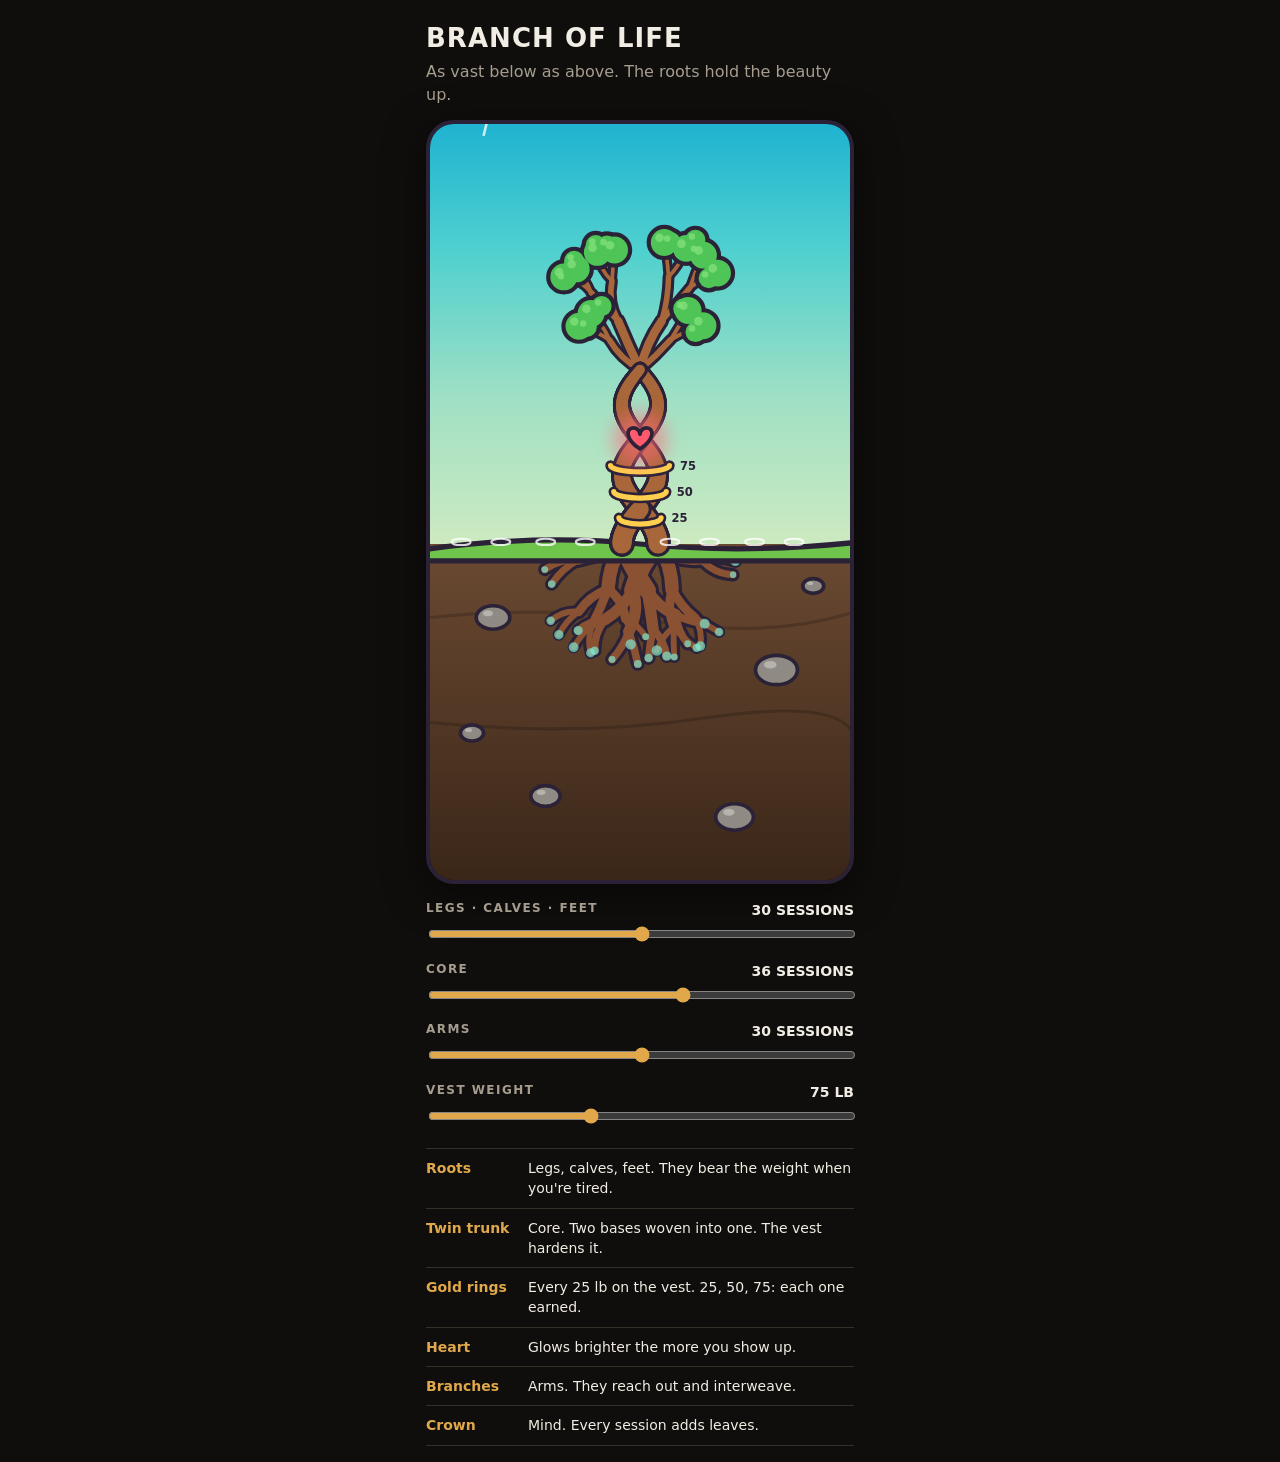
==== design/branch-of-life.html @ 306c6a53 "Add Branch of Life tree design: twin braided trunk, roots as vast as branches Roots grow from legs, " ====
<!doctype html>
<html lang="en">
<head>
<meta charset="utf-8">
<meta name="viewport" content="width=device-width, initial-scale=1">
<title>Branch of Life</title>
<style>
  :root { --bg: #0f0e0c; --text: #f2ede4; --muted: #a69d8f; --accent: #e0a84a; --line: #342f27; }
  * { box-sizing: border-box; }
  body { margin: 0; background: var(--bg); color: var(--text); font: 16px/1.45 system-ui, -apple-system, sans-serif; }
  main { max-width: 460px; margin: 0 auto; padding: 16px; }
  h1 { margin: 4px 0 2px; font-size: 26px; font-weight: 900; letter-spacing: .04em; text-transform: uppercase; }
  .sub { color: var(--muted); margin: 0 0 14px; }
  .frame { border-radius: 28px; overflow: hidden; border: 4px solid #2b2238; box-shadow: 0 10px 40px rgba(0,0,0,.5); }
  svg { display: block; width: 100%; height: auto; }
  .drop { animation: fall linear infinite; }
  @keyframes fall { from { transform: translate(0, -60px); } to { transform: translate(-50px, 470px); } }
  .splash { transform-box: fill-box; transform-origin: center; animation: splash 1s ease-out infinite; }
  @keyframes splash { 0% { transform: scale(.2); opacity: .9; } 100% { transform: scale(1.4); opacity: 0; } }
  .sway { transform-box: view-box; transform-origin: 200px 400px; animation: sway 6s ease-in-out infinite; }
  @keyframes sway { 0%,100% { transform: rotate(-.8deg); } 50% { transform: rotate(.8deg); } }
  .pulse { animation: pulse 2.4s ease-in-out infinite; }
  @keyframes pulse { 0%,100% { opacity: var(--glow); } 50% { opacity: calc(var(--glow) * .55); } }
  .controls { display: grid; gap: 12px; margin-top: 16px; }
  .ctl label { display: flex; justify-content: space-between; font-size: 12px; font-weight: 800; letter-spacing: .12em; text-transform: uppercase; color: var(--muted); margin-bottom: 4px; }
  .ctl label b { color: var(--text); letter-spacing: 0; font-size: 14px; }
  input[type=range] { width: 100%; accent-color: var(--accent); }
  .key { list-style: none; padding: 0; margin: 18px 0 0; border-top: 1px solid var(--line); }
  .key li { display: flex; gap: 10px; padding: 9px 0; border-bottom: 1px solid var(--line); font-size: 14px; }
  .key li span:first-child { min-width: 92px; font-weight: 800; color: var(--accent); }
  @media (prefers-reduced-motion: reduce) { .drop, .splash, .sway, .pulse { animation: none; } }
</style>
</head>
<body>
<main>
  <h1>Branch of Life</h1>
  <p class="sub">As vast below as above. The roots hold the beauty up.</p>
  <div class="frame"><svg id="scene" viewBox="0 0 400 720" role="img" aria-label="A twin-trunked tree with roots as vast as its branches"></svg></div>

  <div class="controls">
    <div class="ctl"><label for="legs">Legs · calves · feet <b id="legs-v"></b></label><input id="legs" type="range" min="0" max="60" value="30"></div>
    <div class="ctl"><label for="core">Core <b id="core-v"></b></label><input id="core" type="range" min="0" max="60" value="36"></div>
    <div class="ctl"><label for="arms">Arms <b id="arms-v"></b></label><input id="arms" type="range" min="0" max="60" value="30"></div>
    <div class="ctl"><label for="vest">Vest weight <b id="vest-v"></b></label><input id="vest" type="range" min="0" max="200" step="5" value="75"></div>
  </div>

  <ul class="key">
    <li><span>Roots</span><span>Legs, calves, feet. They bear the weight when you're tired.</span></li>
    <li><span>Twin trunk</span><span>Core. Two bases woven into one. The vest hardens it.</span></li>
    <li><span>Gold rings</span><span>Every 25 lb on the vest. 25, 50, 75: each one earned.</span></li>
    <li><span>Heart</span><span>Glows brighter the more you show up.</span></li>
    <li><span>Branches</span><span>Arms. They reach out and interweave.</span></li>
    <li><span>Crown</span><span>Mind. Every session adds leaves.</span></li>
  </ul>
</main>
<script>
(() => {
  const OUT = '#2b2238';
  const WOOD = '#a8673a', ROOT = '#8a5232', LEAF = '#4fc457', LEAF2 = '#7fe07a';
  const GROUND = 400;
  const $ = (id) => document.getElementById(id);

  // Stable hash-based randomness: each branch keeps its shape as the tree grows
  const h = (s) => { let x = 2166136261; for (let i = 0; i < s.length; i++) { x ^= s.charCodeAt(i); x = Math.imul(x, 16777619); } return ((x >>> 0) % 100000) / 100000; };
  const f1 = (n) => n.toFixed(1);

  function grow(x, y, ang, len, w, depth, id, out, spread) {
    const x2 = x + Math.cos(ang) * len, y2 = y + Math.sin(ang) * len;
    const bend = (h(id + 'b') - .5) * .9;
    const cx = (x + x2) / 2 + Math.cos(ang + Math.PI / 2) * len * bend * .5;
    const cy = (y + y2) / 2 + Math.sin(ang + Math.PI / 2) * len * bend * .5;
    out.segs.push({ d: `M${f1(x)} ${f1(y)}Q${f1(cx)} ${f1(cy)} ${f1(x2)} ${f1(y2)}`, w });
    if (depth <= 1) { out.tips.push({ x: x2, y: y2, id }); return; }
    const n = h(id + 'n') > .72 ? 3 : 2;
    for (let i = 0; i < n; i++) {
      const s = spread * (.75 + .5 * h(id + 's' + i));
      const a = ang + (i - (n - 1) / 2) * s + (h(id + 'j' + i) - .5) * .25;
      grow(x2, y2, a, len * (.72 + .12 * h(id + 'l' + i)), Math.max(1.6, w * .66), depth - 1, id + i, out, spread);
    }
  }

  function strokes(segs, color, extra) {
    const o = segs.map((s) => `<path d="${s.d}" stroke="${OUT}" stroke-width="${f1(s.w + 6)}"/>`).join('');
    const f = segs.map((s) => `<path d="${s.d}" stroke="${color}" stroke-width="${f1(s.w)}"/>`).join('');
    return `<g fill="none" stroke-linecap="round" stroke-linejoin="round" ${extra || ''}>${o}${f}</g>`;
  }

  function render() {
    const L = +$('legs').value, C = +$('core').value, A = +$('arms').value, V = +$('vest').value;
    const M = L + C + A;
    $('legs-v').textContent = `${L} sessions`; $('core-v').textContent = `${C} sessions`;
    $('arms-v').textContent = `${A} sessions`; $('vest-v').textContent = `${V} lb`;

    // ---- core: two trunks braided together
    const H = 70 + 160 * (C / 60);
    const twists = 1 + C / 24;
    const amp = 13 + 7 * (C / 60);
    const w0 = 13 + 9 * (C / 60), w1 = 7 + 4 * (C / 60);
    const N = 80;
    const trunkPts = [[], []];
    for (let k = 0; k <= N; k++) {
      const t = k / N, y = GROUND - t * H;
      const s = Math.sin(Math.PI * twists * t + Math.PI / 2);
      trunkPts[0].push([200 - amp * s, y, w0 + (w1 - w0) * t]);
      trunkPts[1].push([200 + amp * s, y, w0 + (w1 - w0) * t]);
    }
    const crossK = [];
    for (let c = 0; ; c++) { const t = (c + .5) / twists; if (t >= 1) break; crossK.push(Math.round(t * N)); }
    const bounds = [0, ...crossK, N];
    const piece = (tr, a, b) => {
      const pts = trunkPts[tr].slice(a, b + 1);
      const segs = [];
      for (let i = 1; i < pts.length; i++) segs.push({ d: `M${f1(pts[i - 1][0])} ${f1(pts[i - 1][1])}L${f1(pts[i][0])} ${f1(pts[i][1])}`, w: pts[i][2] });
      return segs;
    };
    let braid = strokes(piece(0, 0, N), WOOD) + strokes(piece(1, 0, N), WOOD);
    for (let c = 0; c < bounds.length - 1; c += 2) braid += strokes(piece(0, bounds[c], bounds[c + 1]), WOOD);

    // ---- arms: interwoven branches from both crowns
    const armDepth = 1 + Math.min(5, Math.floor(A / 12));
    const armLen = 34 + 34 * (A / 60);
    const branches = { segs: [], tips: [] };
    const topY = GROUND - H;
    const tops = [trunkPts[0][N], trunkPts[1][N]];
    tops.forEach(([x, y, w], i) => {
      const lean = i === 0 ? .42 : -.42; // left trunk reaches right, right reaches left: they cross
      grow(x, y, -Math.PI / 2 + lean, armLen, w * .85, armDepth, 'a' + i, branches, .62);
      if (A >= 20) grow(x, y, -Math.PI / 2 - lean * 1.9, armLen * .8, w * .6, armDepth - 1, 'c' + i, branches, .55);
    });
    if (A >= 35 && C >= 12) {
      [[0, .55], [1, .55]].forEach(([tr, tt]) => {
        const p = trunkPts[tr][Math.round(tt * N)];
        const dir = p[0] < 200 ? -1 : 1;
        grow(p[0], p[1], -Math.PI / 2 + dir * 1.05, armLen * .7, p[2] * .5, armDepth - 2, 'm' + tr, branches, .55);
      });
    }

    // ---- legs: roots as vast below as the branches above
    const rootDepth = 1 + Math.min(5, Math.floor(L / 12));
    const rootLen = 30 + 40 * (L / 60);
    const roots = { segs: [], tips: [] };
    const bases = [trunkPts[0][0], trunkPts[1][0]];
    bases.forEach(([x, y, w], i) => {
      const lean = i === 0 ? -.5 : .5; // low, wide stance
      grow(x, y, Math.PI / 2 + lean, rootLen, w * .9, rootDepth, 'r' + i, roots, .78);
      grow(x, y, Math.PI / 2 - lean * .6, rootLen * .9, w * .7, rootDepth, 's' + i, roots, .7);
      if (L >= 24) grow(x, y + 4, i === 0 ? Math.PI * .92 : Math.PI * .08, rootLen * .85, w * .55, rootDepth - 1, 'w' + i, roots, .6);
    });

    // ---- mind: crown of leaves, heart glow
    const leafShare = Math.min(1, M / 90);
    const leafR = 7 + 9 * Math.min(1, M / 150);
    const leafTips = branches.tips.filter((t) => h(t.id + 'leaf') < leafShare);
    const cl = [];
    leafTips.forEach((t) => {
      cl.push([t.x, t.y, leafR]);
      cl.push([t.x + (h(t.id + 'x') - .5) * leafR * 1.6, t.y + (h(t.id + 'y') - .6) * leafR * 1.4, leafR * .75]);
    });
    const leaves = cl.map(([x, y, r]) => `<circle cx="${f1(x)}" cy="${f1(y)}" r="${f1(r)}" fill="${OUT}" stroke="${OUT}" stroke-width="8"/>`).join('') +
      cl.map(([x, y, r]) => `<circle cx="${f1(x)}" cy="${f1(y)}" r="${f1(r)}" fill="${LEAF}"/>`).join('') +
      cl.map(([x, y, r]) => `<circle cx="${f1(x - r * .35)}" cy="${f1(y - r * .35)}" r="${f1(r * .32)}" fill="${LEAF2}" opacity=".8"/>`).join('');

    const glow = Math.min(1, .25 + M / 120);
    const hk = crossK.length ? crossK[crossK.length - 1] : Math.round(N * .6);
    const hy = trunkPts[0][hk][1];
    const heart = `<g class="pulse" style="--glow:${glow.toFixed(2)}"><circle cx="200" cy="${f1(hy)}" r="26" fill="#ff6b7d" opacity=".55" filter="url(#blur)"/></g>
      <path d="M200 ${f1(hy + 9)} C 186 ${f1(hy)}, 186 ${f1(hy - 11)}, 194 ${f1(hy - 11)} C 198 ${f1(hy - 11)}, 200 ${f1(hy - 7)}, 200 ${f1(hy - 5)} C 200 ${f1(hy - 7)}, 202 ${f1(hy - 11)}, 206 ${f1(hy - 11)} C 214 ${f1(hy - 11)}, 214 ${f1(hy)}, 200 ${f1(hy + 9)} Z"
        fill="#ff5a6e" stroke="${OUT}" stroke-width="3.5" stroke-linejoin="round" opacity="${(.5 + glow / 2).toFixed(2)}"/>`;

    // ---- vest: a gold ring for every 25 lb
    const rings = Math.floor(V / 25);
    let ringSvg = '';
    for (let r = 0; r < rings; r++) {
      const top = hk / N - .07;
      const t = .07 + (top - .07) * ((r + .5) / rings);
      const k = Math.round(t * N);
      const y = trunkPts[0][k][1];
      const half = Math.abs(trunkPts[0][k][0] - 200) + trunkPts[0][k][2] / 2 + 3;
      const arc = `M${f1(198 - half)} ${f1(y)}A${f1(half + 2)} 6 0 0 0 ${f1(202 + half)} ${f1(y)}`;
      ringSvg += `<path d="${arc}" fill="none" stroke="${OUT}" stroke-width="10" stroke-linecap="round"/>
        <path d="${arc}" fill="none" stroke="#ffcf4d" stroke-width="5" stroke-linecap="round"/>
        <text x="${f1(200 + half + 12)}" y="${f1(y + 4)}" font-size="11" font-weight="900" fill="${OUT}" font-family="system-ui,sans-serif">${(r + 1) * 25}</text>`;
    }

    // ---- root tips: in tune with the earth
    const rootGlow = roots.tips.map((t) => `<circle cx="${f1(t.x)}" cy="${f1(t.y)}" r="${f1(3 + 2 * h(t.id))}" fill="#7ff0d8" opacity="${(.35 + .6 * (L / 60)).toFixed(2)}"/>`).join('');

    // ---- earth and sky
    const stones = [[60, 470, 16], [330, 520, 20], [110, 640, 14], [290, 660, 18], [40, 580, 11], [365, 440, 10]]
      .map(([x, y, r]) => `<ellipse cx="${x}" cy="${y}" rx="${r}" ry="${r * .7}" fill="#8f8a83" stroke="${OUT}" stroke-width="3.5"/><ellipse cx="${x - r * .3}" cy="${y - r * .25}" rx="${r * .3}" ry="${r * .18}" fill="#fff" opacity=".35"/>`).join('');
    let rain = '<g clip-path="url(#above)" stroke="#fff" stroke-opacity=".75" stroke-width="2.5" stroke-linecap="round">';
    for (let i = 0; i < 60; i++) {
      const x = h('rx' + i) * 460, y = h('ry' + i) * 400, d = .7 + h('rd' + i) * .5;
      rain += `<line class="drop" x1="${f1(x)}" y1="${f1(y - 400)}" x2="${f1(x - 4)}" y2="${f1(y - 384)}" style="animation-duration:${d.toFixed(2)}s;animation-delay:${(-h('rl' + i) * 2).toFixed(2)}s"/>`;
    }
    rain += '</g><g fill="none" stroke="#fff" stroke-opacity=".8" stroke-width="2">';
    for (let i = 0; i < 8; i++) rain += `<ellipse class="splash" cx="${f1(20 + h('sx' + i) * 360)}" cy="${GROUND - 2}" rx="9" ry="3" style="animation-delay:${(-h('sd' + i)).toFixed(2)}s"/>`;
    rain += '</g>';

    $('scene').innerHTML = `
      <defs>
        <linearGradient id="sky" x1="0" y1="1" x2="0" y2="0">
          <stop offset="0" stop-color="#cdeac0"/><stop offset=".35" stop-color="#9fe0c4"/>
          <stop offset=".7" stop-color="#4fd0cf"/><stop offset="1" stop-color="#1fb3d1"/>
        </linearGradient>
        <linearGradient id="soil" x1="0" y1="0" x2="0" y2="1">
          <stop offset="0" stop-color="#6b4a32"/><stop offset="1" stop-color="#3a2618"/>
        </linearGradient>
        <filter id="blur" x="-1" y="-1" width="3" height="3"><feGaussianBlur stdDeviation="8"/></filter>
        <clipPath id="above"><rect width="400" height="${GROUND}"/></clipPath>
        <clipPath id="below"><rect y="${GROUND + 2}" width="400" height="${720 - GROUND}"/></clipPath>
      </defs>
      <rect width="400" height="${GROUND}" fill="url(#sky)"/>
      <rect y="${GROUND}" width="400" height="${720 - GROUND}" fill="url(#soil)"/>
      <path d="M0 ${GROUND + 70} Q 120 ${GROUND + 58} 220 ${GROUND + 74} T 400 ${GROUND + 66}" stroke="#000" stroke-opacity=".18" stroke-width="3" fill="none"/>
      <path d="M0 ${GROUND + 170} Q 140 ${GROUND + 184} 260 ${GROUND + 166} T 400 ${GROUND + 176}" stroke="#000" stroke-opacity=".18" stroke-width="3" fill="none"/>
      ${stones}
      <g clip-path="url(#below)"><g id="below-g">${strokes(roots.segs, ROOT)}${rootGlow}</g></g>
      <path d="M-10 ${GROUND + 6} Q 100 ${GROUND - 10} 200 ${GROUND} T 410 ${GROUND - 2} L410 ${GROUND + 16} L-10 ${GROUND + 16} Z" fill="#6fc54c" stroke="${OUT}" stroke-width="5" stroke-linejoin="round"/>
      <g id="above-g"><g class="sway">${strokes(branches.segs, WOOD)}${leaves}</g>
      ${braid}
      ${ringSvg}
      ${heart}</g>
      ${rain}`;
    fit('above-g', (b) => Math.min((GROUND - 14) / (GROUND - b.y), 186 / Math.max(200 - b.x, b.x + b.width - 200)));
    fit('below-g', (b) => Math.min((720 - GROUND - 14) / (b.y + b.height - GROUND), 190 / Math.max(200 - b.x, b.x + b.width - 200)));
  }

  function fit(id, scaleFor) {
    const g = document.getElementById(id);
    const b = g.getBBox();
    if (!b.width) return;
    const k = Math.min(1, scaleFor(b));
    if (k < 1) g.setAttribute('transform', `translate(200 ${GROUND}) scale(${k.toFixed(3)}) translate(-200 -${GROUND})`);
  }

  ['legs', 'core', 'arms', 'vest'].forEach((id) => $(id).addEventListener('input', render));
  render();
})();
</script>
</body>
</html>
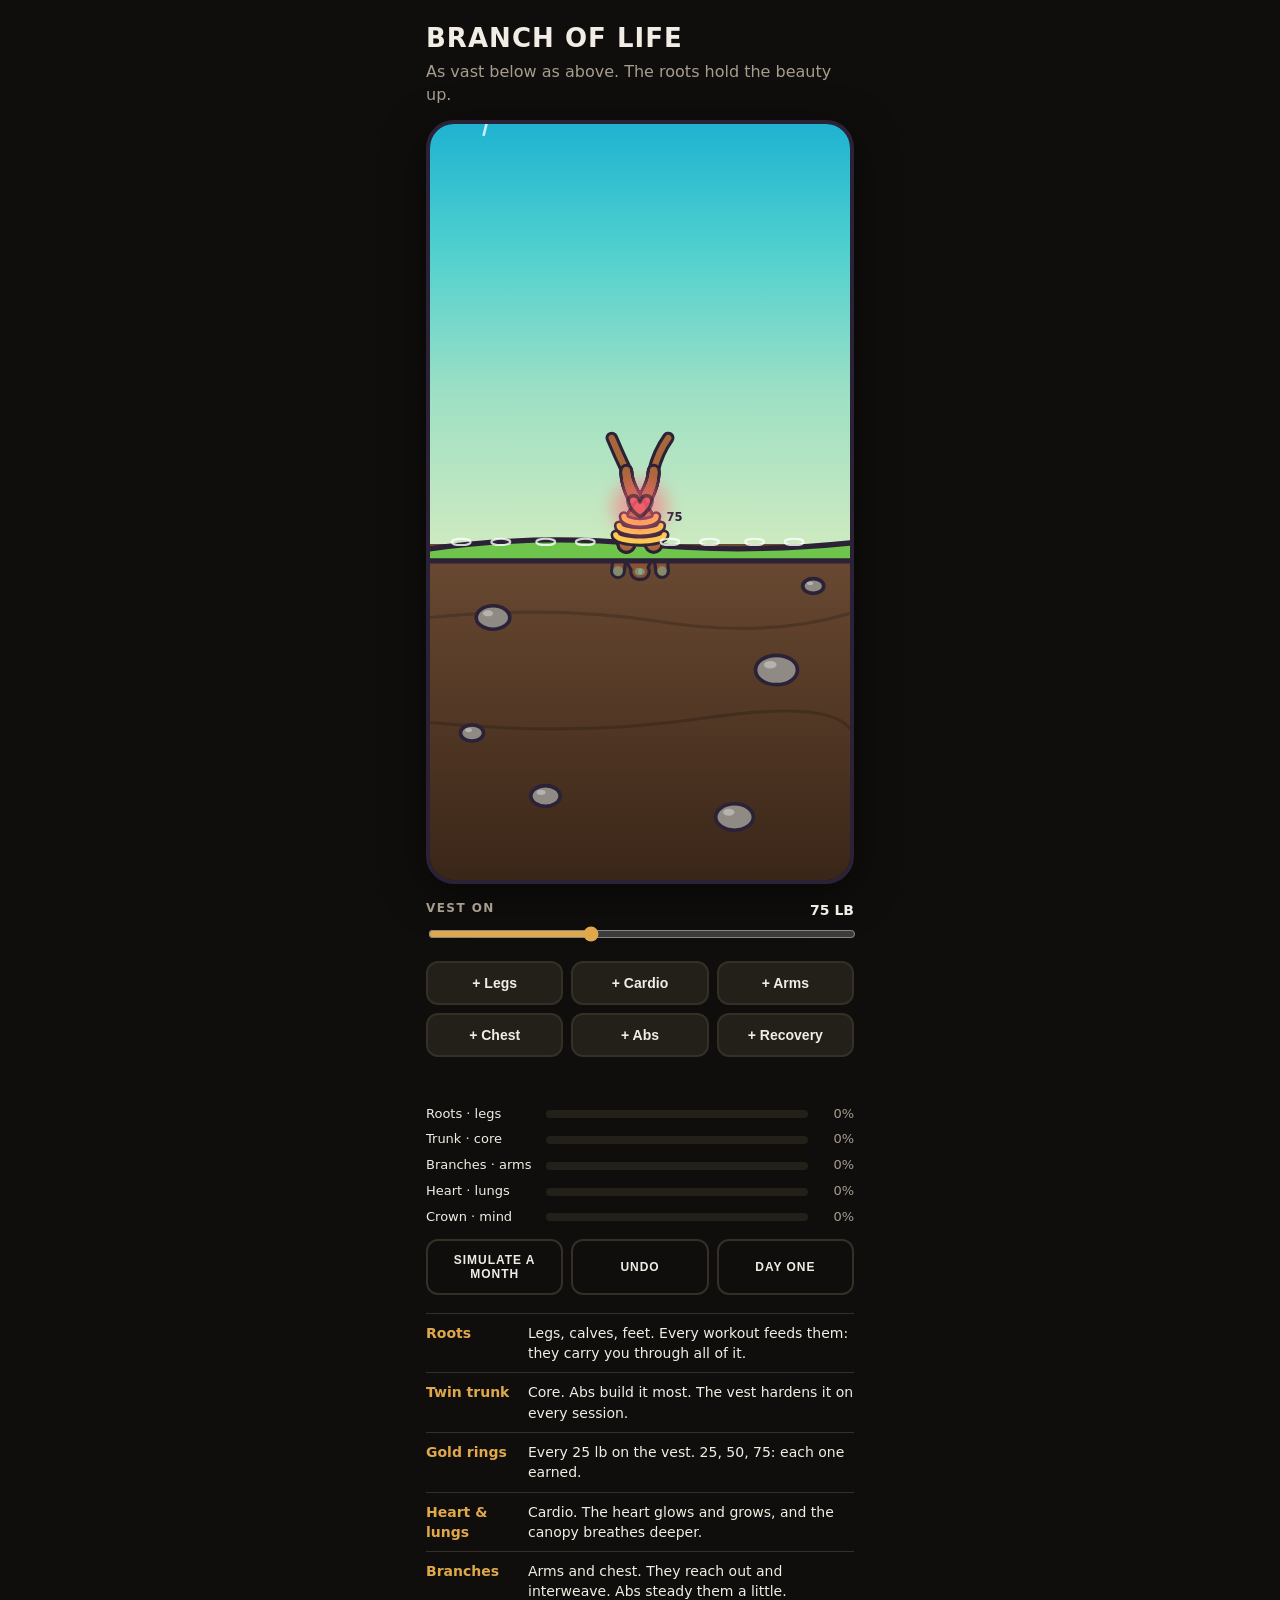
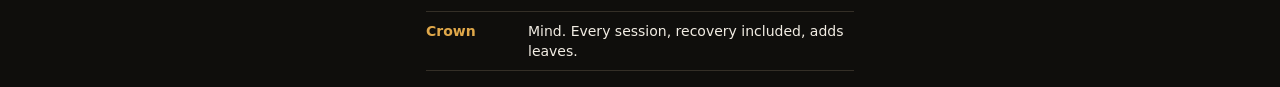
==== commit 1b75ee94: "Tie Branch of Life growth to logged workouts Every workout feeds the roots; cardio grows heart and l" ====
--- a/design/branch-of-life.html
+++ b/design/branch-of-life.html
@@ -21,7 +21,20 @@
   @keyframes sway { 0%,100% { transform: rotate(-.8deg); } 50% { transform: rotate(.8deg); } }
   .pulse { animation: pulse 2.4s ease-in-out infinite; }
   @keyframes pulse { 0%,100% { opacity: var(--glow); } 50% { opacity: calc(var(--glow) * .55); } }
+  .breathe { transform-box: view-box; animation: breathe 4s ease-in-out infinite; }
+  @keyframes breathe { 0%,100% { transform: scale(1); } 50% { transform: scale(var(--amp)); } }
   .controls { display: grid; gap: 12px; margin-top: 16px; }
+  .logs { display: grid; grid-template-columns: repeat(3, 1fr); gap: 8px; }
+  .logs button, .row button { padding: 12px 6px; border-radius: 12px; border: 2px solid var(--line); background: #232019; color: var(--text); font-weight: 800; font-size: 14px; cursor: pointer; }
+  .logs button:active { transform: translateY(1px); }
+  .row { display: flex; gap: 8px; }
+  .row button { flex: 1; font-size: 12px; letter-spacing: .08em; text-transform: uppercase; background: transparent; }
+  .meters { display: grid; gap: 7px; margin-top: 4px; }
+  .meter { display: grid; grid-template-columns: 112px 1fr 38px; align-items: center; gap: 8px; font-size: 13px; }
+  .meter i { display: block; height: 8px; border-radius: 8px; background: #232019; overflow: hidden; }
+  .meter i b { display: block; height: 100%; background: var(--accent); border-radius: 8px; }
+  .meter span:last-child { text-align: right; color: var(--muted); font-variant-numeric: tabular-nums; }
+  .last { min-height: 20px; color: var(--muted); font-size: 13px; }
   .ctl label { display: flex; justify-content: space-between; font-size: 12px; font-weight: 800; letter-spacing: .12em; text-transform: uppercase; color: var(--muted); margin-bottom: 4px; }
   .ctl label b { color: var(--text); letter-spacing: 0; font-size: 14px; }
   input[type=range] { width: 100%; accent-color: var(--accent); }
@@ -38,19 +51,31 @@
   <div class="frame"><svg id="scene" viewBox="0 0 400 720" role="img" aria-label="A twin-trunked tree with roots as vast as its branches"></svg></div>
 
   <div class="controls">
-    <div class="ctl"><label for="legs">Legs · calves · feet <b id="legs-v"></b></label><input id="legs" type="range" min="0" max="60" value="30"></div>
-    <div class="ctl"><label for="core">Core <b id="core-v"></b></label><input id="core" type="range" min="0" max="60" value="36"></div>
-    <div class="ctl"><label for="arms">Arms <b id="arms-v"></b></label><input id="arms" type="range" min="0" max="60" value="30"></div>
-    <div class="ctl"><label for="vest">Vest weight <b id="vest-v"></b></label><input id="vest" type="range" min="0" max="200" step="5" value="75"></div>
+    <div class="ctl"><label for="vest">Vest on <b id="vest-v"></b></label><input id="vest" type="range" min="0" max="200" step="5" value="75"></div>
+    <div class="logs" role="group" aria-label="Log a workout">
+      <button type="button" data-log="legs">+ Legs</button>
+      <button type="button" data-log="cardio">+ Cardio</button>
+      <button type="button" data-log="arms">+ Arms</button>
+      <button type="button" data-log="chest">+ Chest</button>
+      <button type="button" data-log="abs">+ Abs</button>
+      <button type="button" data-log="recovery">+ Recovery</button>
+    </div>
+    <div class="last" id="last" aria-live="polite"></div>
+    <div class="meters" id="meters"></div>
+    <div class="row">
+      <button type="button" data-act="month">Simulate a month</button>
+      <button type="button" data-act="undo">Undo</button>
+      <button type="button" data-act="reset">Day one</button>
+    </div>
   </div>
 
   <ul class="key">
-    <li><span>Roots</span><span>Legs, calves, feet. They bear the weight when you're tired.</span></li>
-    <li><span>Twin trunk</span><span>Core. Two bases woven into one. The vest hardens it.</span></li>
+    <li><span>Roots</span><span>Legs, calves, feet. Every workout feeds them: they carry you through all of it.</span></li>
+    <li><span>Twin trunk</span><span>Core. Abs build it most. The vest hardens it on every session.</span></li>
     <li><span>Gold rings</span><span>Every 25 lb on the vest. 25, 50, 75: each one earned.</span></li>
-    <li><span>Heart</span><span>Glows brighter the more you show up.</span></li>
-    <li><span>Branches</span><span>Arms. They reach out and interweave.</span></li>
-    <li><span>Crown</span><span>Mind. Every session adds leaves.</span></li>
+    <li><span>Heart &amp; lungs</span><span>Cardio. The heart glows and grows, and the canopy breathes deeper.</span></li>
+    <li><span>Branches</span><span>Arms and chest. They reach out and interweave. Abs steady them a little.</span></li>
+    <li><span>Crown</span><span>Mind. Every session, recovery included, adds leaves.</span></li>
   </ul>
 </main>
 <script>
@@ -85,11 +110,38 @@
     return `<g fill="none" stroke-linecap="round" stroke-linejoin="round" ${extra || ''}>${o}${f}</g>`;
   }
 
+  // What each workout grows. Legs, calves and feet gain from everything: they carry you through all of it.
+  const GROWTH = {
+    legs:     { roots: 3, trunk: 1,   branches: 0,   heart: 0,   label: 'Legs' },
+    cardio:   { roots: 2, trunk: .5,  branches: 0,   heart: 3,   label: 'Cardio' },
+    arms:     { roots: 1, trunk: .5,  branches: 3,   heart: 0,   label: 'Arms' },
+    chest:    { roots: 1, trunk: .5,  branches: 3,   heart: 0,   label: 'Chest' },
+    abs:      { roots: 1, trunk: 3,   branches: .5,  heart: 0,   label: 'Abs' },
+    recovery: { roots: 0, trunk: 0,   branches: 0,   heart: .5,  label: 'Recovery' }
+  };
+  const VEST_BONUS = { roots: 1, trunk: 1 };       // any session done in the vest
+  const FULL = { roots: 150, trunk: 120, branches: 120, heart: 75, mind: 75 }; // points for full growth
+  let log = [];
+
+  function totals() {
+    const t = { roots: 0, trunk: 0, branches: 0, heart: 0, mind: log.length };
+    for (const e of log) {
+      const g = GROWTH[e.type];
+      t.roots += g.roots; t.trunk += g.trunk; t.branches += g.branches; t.heart += g.heart;
+      if (e.vest > 0 && e.type !== 'recovery') { t.roots += VEST_BONUS.roots; t.trunk += VEST_BONUS.trunk; }
+    }
+    return t;
+  }
+
   function render() {
-    const L = +$('legs').value, C = +$('core').value, A = +$('arms').value, V = +$('vest').value;
-    const M = L + C + A;
-    $('legs-v').textContent = `${L} sessions`; $('core-v').textContent = `${C} sessions`;
-    $('arms-v').textContent = `${A} sessions`; $('vest-v').textContent = `${V} lb`;
+    const V = +$('vest').value;
+    $('vest-v').textContent = V ? `${V} lb` : 'off';
+    const T = totals();
+    const lvl = (k) => Math.min(1, T[k] / FULL[k]);
+    const L = 60 * lvl('roots'), C = 60 * lvl('trunk'), A = 60 * lvl('branches');
+    const M = 180 * lvl('mind'), HEART = lvl('heart');
+    $('meters').innerHTML = [['Roots · legs', 'roots'], ['Trunk · core', 'trunk'], ['Branches · arms', 'branches'], ['Heart · lungs', 'heart'], ['Crown · mind', 'mind']]
+      .map(([n, k]) => `<div class="meter"><span>${n}</span><i><b style="width:${Math.round(lvl(k) * 100)}%"></b></i><span>${Math.round(lvl(k) * 100)}%</span></div>`).join('');
 
     // ---- core: two trunks braided together
     const H = 70 + 160 * (C / 60);
@@ -160,12 +212,13 @@
       cl.map(([x, y, r]) => `<circle cx="${f1(x)}" cy="${f1(y)}" r="${f1(r)}" fill="${LEAF}"/>`).join('') +
       cl.map(([x, y, r]) => `<circle cx="${f1(x - r * .35)}" cy="${f1(y - r * .35)}" r="${f1(r * .32)}" fill="${LEAF2}" opacity=".8"/>`).join('');
 
-    const glow = Math.min(1, .25 + M / 120);
+    const glow = Math.min(1, .2 + HEART * .8);
     const hk = crossK.length ? crossK[crossK.length - 1] : Math.round(N * .6);
     const hy = trunkPts[0][hk][1];
-    const heart = `<g class="pulse" style="--glow:${glow.toFixed(2)}"><circle cx="200" cy="${f1(hy)}" r="26" fill="#ff6b7d" opacity=".55" filter="url(#blur)"/></g>
+    const hs = (1 + HEART * .8).toFixed(2);
+    const heart = `<g transform="translate(200 ${f1(hy)}) scale(${hs}) translate(-200 -${f1(hy)})"><g class="pulse" style="--glow:${glow.toFixed(2)}"><circle cx="200" cy="${f1(hy)}" r="26" fill="#ff6b7d" opacity=".55" filter="url(#blur)"/></g>
       <path d="M200 ${f1(hy + 9)} C 186 ${f1(hy)}, 186 ${f1(hy - 11)}, 194 ${f1(hy - 11)} C 198 ${f1(hy - 11)}, 200 ${f1(hy - 7)}, 200 ${f1(hy - 5)} C 200 ${f1(hy - 7)}, 202 ${f1(hy - 11)}, 206 ${f1(hy - 11)} C 214 ${f1(hy - 11)}, 214 ${f1(hy)}, 200 ${f1(hy + 9)} Z"
-        fill="#ff5a6e" stroke="${OUT}" stroke-width="3.5" stroke-linejoin="round" opacity="${(.5 + glow / 2).toFixed(2)}"/>`;
+        fill="#ff5a6e" stroke="${OUT}" stroke-width="3.5" stroke-linejoin="round" opacity="${(.5 + glow / 2).toFixed(2)}"/></g>`;
 
     // ---- vest: a gold ring for every 25 lb
     const rings = Math.floor(V / 25);
@@ -179,7 +232,7 @@
       const arc = `M${f1(198 - half)} ${f1(y)}A${f1(half + 2)} 6 0 0 0 ${f1(202 + half)} ${f1(y)}`;
       ringSvg += `<path d="${arc}" fill="none" stroke="${OUT}" stroke-width="10" stroke-linecap="round"/>
         <path d="${arc}" fill="none" stroke="#ffcf4d" stroke-width="5" stroke-linecap="round"/>
-        <text x="${f1(200 + half + 12)}" y="${f1(y + 4)}" font-size="11" font-weight="900" fill="${OUT}" font-family="system-ui,sans-serif">${(r + 1) * 25}</text>`;
+        ${(r === rings - 1 || (hk / N - .14) * H / rings > 16) ? `<text x="${f1(200 + half + 12)}" y="${f1(y + 4)}" font-size="11" font-weight="900" fill="${OUT}" font-family="system-ui,sans-serif">${(r + 1) * 25}</text>` : ''}`;
     }
 
     // ---- root tips: in tune with the earth
@@ -217,7 +270,7 @@
       ${stones}
       <g clip-path="url(#below)"><g id="below-g">${strokes(roots.segs, ROOT)}${rootGlow}</g></g>
       <path d="M-10 ${GROUND + 6} Q 100 ${GROUND - 10} 200 ${GROUND} T 410 ${GROUND - 2} L410 ${GROUND + 16} L-10 ${GROUND + 16} Z" fill="#6fc54c" stroke="${OUT}" stroke-width="5" stroke-linejoin="round"/>
-      <g id="above-g"><g class="sway">${strokes(branches.segs, WOOD)}${leaves}</g>
+      <g id="above-g"><g class="sway">${strokes(branches.segs, WOOD)}<g class="breathe" style="--amp:${(1 + .045 * HEART).toFixed(3)};transform-origin:200px ${f1(topY)}px">${leaves}</g></g>
       ${braid}
       ${ringSvg}
       ${heart}</g>
@@ -234,7 +287,25 @@
     if (k < 1) g.setAttribute('transform', `translate(200 ${GROUND}) scale(${k.toFixed(3)}) translate(-200 -${GROUND})`);
   }
 
-  ['legs', 'core', 'arms', 'vest'].forEach((id) => $(id).addEventListener('input', render));
+  $('vest').addEventListener('input', render);
+  document.querySelectorAll('[data-log]').forEach((b) => b.addEventListener('click', () => {
+    const e = { type: b.dataset.log, vest: +$('vest').value };
+    log.push(e);
+    const g = GROWTH[e.type];
+    const parts = [['roots', 'roots'], ['trunk', 'trunk'], ['branches', 'branches'], ['heart', 'heart']]
+      .map(([k, n]) => [n, g[k] + (e.vest && e.type !== 'recovery' && VEST_BONUS[k] ? VEST_BONUS[k] : 0)]).filter(([, v]) => v > 0);
+    $('last').textContent = `${g.label}${e.vest && e.type !== 'recovery' ? ` in the ${e.vest} lb vest` : ''}: ${parts.map(([n, v]) => `${n} +${v}`).join(', ')}, crown +1.`;
+    render();
+  }));
+  document.querySelector('[data-act="undo"]').addEventListener('click', () => { log.pop(); $('last').textContent = ''; render(); });
+  document.querySelector('[data-act="reset"]').addEventListener('click', () => { log = []; $('last').textContent = ''; render(); });
+  document.querySelector('[data-act="month"]').addEventListener('click', () => {
+    const v = +$('vest').value;
+    const week = ['legs', 'arms', 'cardio', 'abs', 'chest', 'cardio', 'recovery'];
+    for (let w = 0; w < 4; w++) week.forEach((type) => log.push({ type, vest: type === 'cardio' || type === 'recovery' ? 0 : v }));
+    $('last').textContent = 'A month: legs, arms, chest and abs in the vest, cardio twice a week, one recovery day.';
+    render();
+  });
   render();
 })();
 </script>
